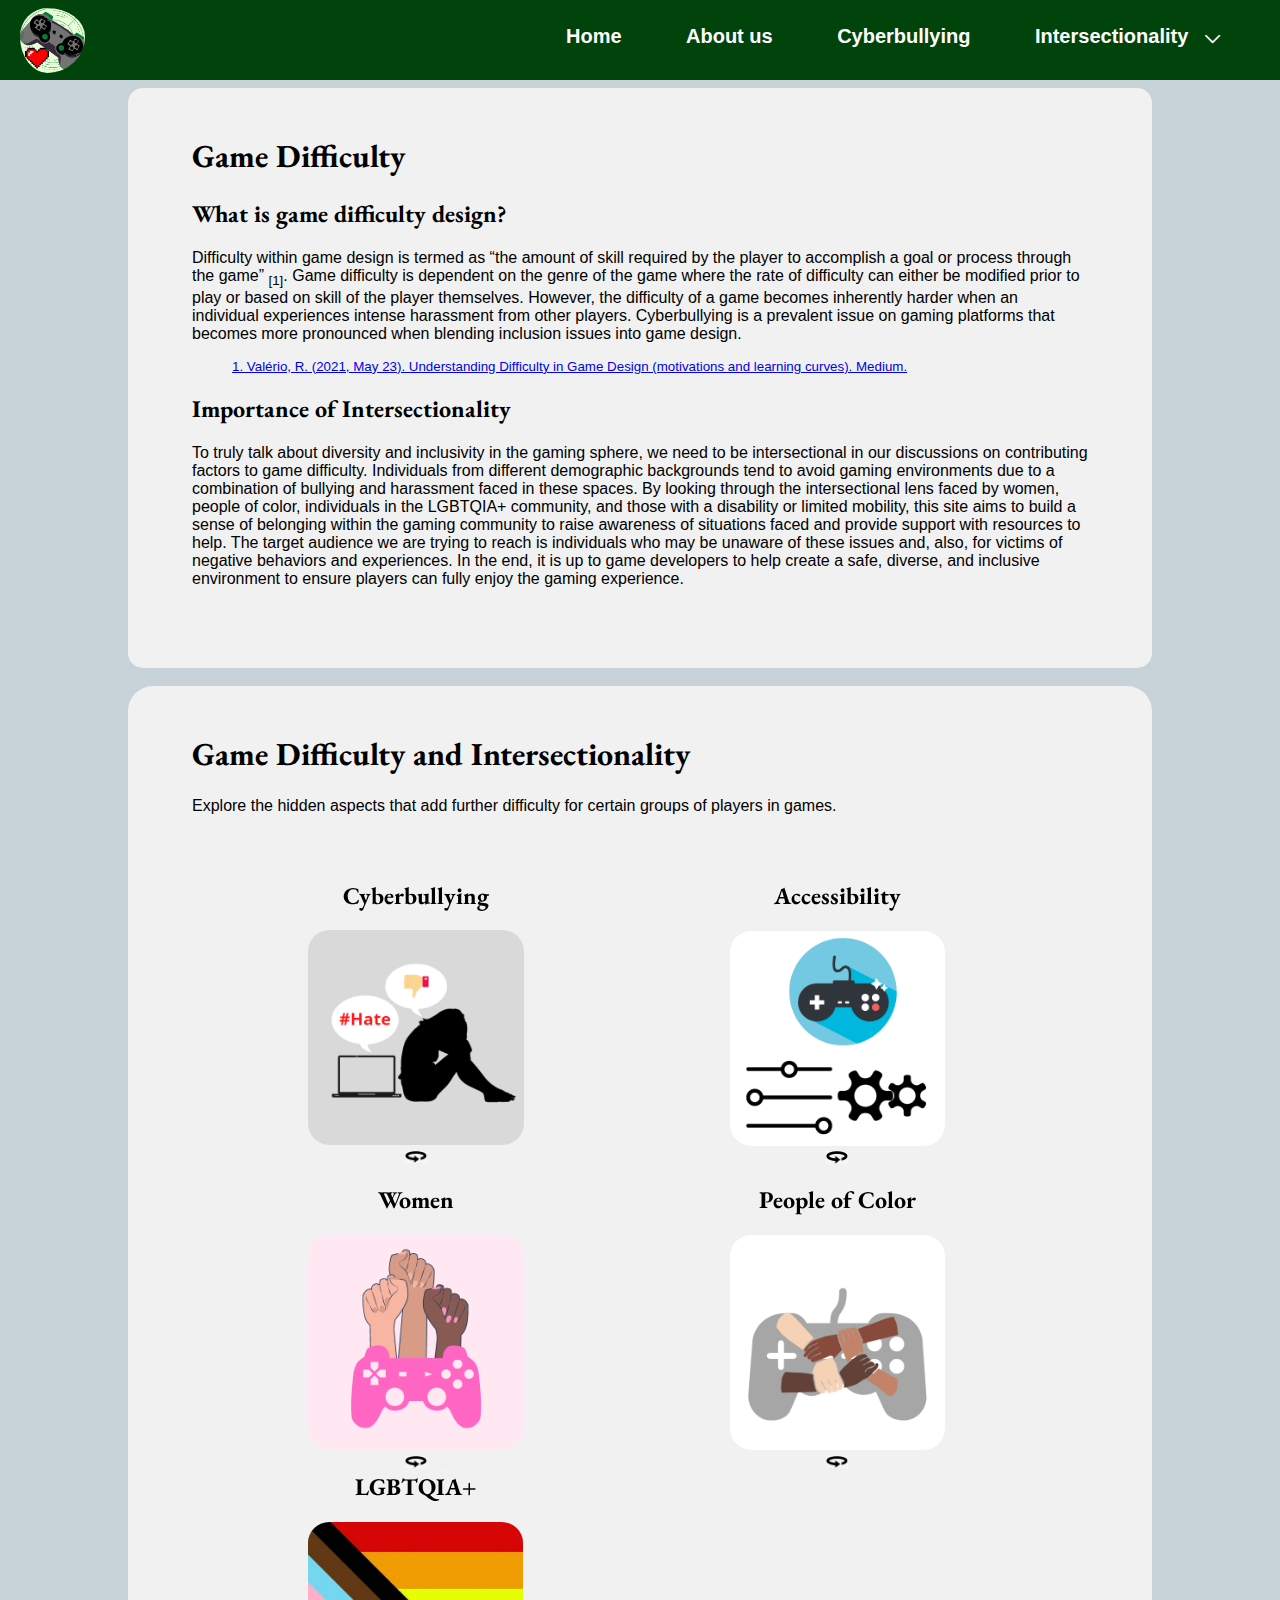
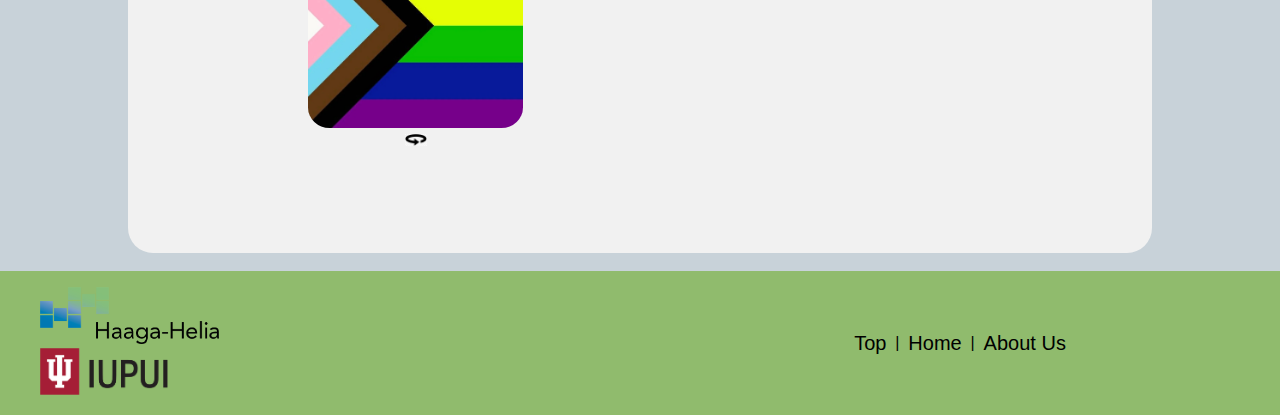
==== index.html @ 0377f222 "Added review comments (Christina)" ====
<!DOCTYPE html>
<html lang="en">
<head>
    <meta name="author" content="Group 1- Teryn Morgan, Giulia Libe, Gabrielle Baker, Christina Friesen, David Fiora">
    <meta name="description" content="Home Page">
    <meta name="keywords" content="iupui, hh, home,index">
    <meta charset="UTF-8">
    <meta http-equiv="X-UA-Compatible" content="IE=edge">
    <meta name="viewport" content="width=device-width, initial-scale=1.0">

    <title>Home Page</title>
    <!--link to styles-->
    <link href="styles/styles.css" rel="stylesheet" type="text/css">
    <link href="styles/stylesHomePage.css" rel="stylesheet" type="text/css">
    <link href="./styles/maingrid.css" rel="stylesheet" type="text/css">
    
    <!--font for headers-->
    <link rel="preconnect" href="https://fonts.googleapis.com">
    <link rel="preconnect" href="https://fonts.gstatic.com" crossorigin>
    <link href="https://fonts.googleapis.com/css2?family=EB+Garamond:wght@500&display=swap" rel="stylesheet">
</head>

<body>
    <div class="grid-container">
        <nav>
            <label for="hamburger">Menu &nbsp; &#9776;</label>
            <input type="checkbox" id="hamburger" />
            <span id="homelink"><a href="#"><img id="logo" src="./images/logo.png" alt="homepage logo"></a></span>
            <div id="responsiveMenu">
                <ul id="nav">
                    <li><a href="#">Home</a></li>
                    <li><a href="aboutUs.html">About us</a></li>
                    <li><a href="cyberbullying.html">Cyberbullying</a></li>
                    <li class="dropdown">
                        <div class="dropdown">
                            <a href="#">Intersectionality &nbsp; ⌵</a>
                            <div class="dropdown-content">
                                <ul>
                                    <li><a class="dropMenuItem" href="accessibility.html">Accessibility</a></li>
                                    <li><a class="dropMenuItem" href="intersectionalityWomen.html">Women</a></li>
                                    <li><a class="dropMenuItem" href="POC.html">People of color</a></li>
                                    <li><a class="dropMenuItem" href="LGBTQIA.html">LGBTQIA+</a></li>
                                </ul>
                            </div>
                        </div>
                    </li>
                    <li class="mobileItem"><a href="accessibility.html">Accessibility</a></li>
                    <li class="mobileItem"><a href="intersectionalityWomen.html">Women</a></li>
                    <li class="mobileItem"><a href="POC.html">People of color</a></li>
                    <li class="mobileItem"><a href="LGBTQIA.html">LGBTQIA+</a></li>
                </ul>
            </div>
        </nav>

        <header>
            <h1>Game Difficulty</h1>
            <h2>What is game difficulty design?</h2>
            <p>
            Difficulty within game design is termed as “the amount of skill required by the player to accomplish a goal or process through the game” <sub>[1]</sub>. 
            Game difficulty is dependent on the genre of the game where the rate of difficulty can either be modified prior to play or based on skill of the player 
            themselves. However, the difficulty of a game becomes inherently harder when an individual experiences intense harassment from other players. 
            Cyberbullying is a prevalent issue on gaming platforms that becomes more pronounced when blending inclusion issues into game design.  
            </p>
            <blockquote>
                 <a class="citations" href="https://ricardo-valerio.medium.com/make-it-difficult-not-punishing-7198334573b8" target = "_blank" rel = "noopener noreferrer">
                    1. Valério, R. (2021, May 23). Understanding Difficulty in Game Design (motivations and learning curves). Medium.
                </a>  
                </blockquote>
            <h2>Importance of Intersectionality </h2>
           <p> 
            To truly talk about diversity and inclusivity in the gaming sphere, we need to be intersectional in our discussions on contributing factors to game 
            difficulty. Individuals from different demographic backgrounds tend to avoid gaming environments due to a combination of bullying and harassment faced 
            in these spaces. By looking through the intersectional lens faced by women, people of color, individuals in the LGBTQIA+ community, and those with a 
            disability or limited mobility, this site aims to build a sense of belonging within the gaming community to raise awareness of situations faced and provide 
            support with resources to help. The target audience we are trying to reach is individuals who may be unaware of these issues and, also, for victims of 
            negative behaviors and experiences. In the end, it is up to game <!-- added 'game' for clarity --> developers to help create a safe, diverse, and inclusive environment to ensure players can fully
            enjoy the gaming experience.  
           </p>
        </header>
        <main> 
          
        <h1>Game Difficulty and Intersectionality</h1>
        <p>Explore the hidden aspects that add further difficulty for certain groups of players in games.</p> <!-- Changed from "...difficulty to certain groups of players in a game." -->
         <!--hover flip boxes 20/04 Gabi-->       
        
        <div  class="flip-box">
            <div class="flip-box-inner">
                <div class="flip-box-front">
                    <h2 class="flipboxHeader1">Cyberbullying</h2>
                    <a href="cyberbullying.html">
                    <img class="flipImageFront" src="./images/cyberbullyingLogo.png" alt="Cyberbullying image" >
                    </a>
                    <img class="spinArrow" src="images/spinArrow.png" alt="Turn arrow symbol"> 
                </div>
                <button type="button" class="collapsible">
                    <img class="expand" src="images/expand.png" alt="Expand symbol">
                </button>
                <div class="flip-box-back">
                    <a href="cyberbullying.html">
                    <h2>Cyberbullying</h2>
                    <p>
                    Exploring the reality behind the screen, cyberbullying can affect anybody from social media to video games. 
                    This webpage will explain what cyberbullying is and how to best defend against it.  
                    </p>
                    </a>
                </div>
            </div>
        </div>
          
        
        <div class="flip-box2">
            <div class="flip-box-inner">
                <div class="flip-box-front">
                    <h2 class="flipboxHeader1">Accessibility</h2>
                    <a href="accessibility.html">
                    <img class="flipImageFront" src="images/assessibilityhomepageicon.png" alt="Accessibility image" >
                    </a>
                    <img class="spinArrow" src="images/spinArrow.png" alt="Turn arrow symbol">
                </div>
                <button type="button" class="collapsible">
                    <img class="expand" src="images/expand.png" alt="Expand symbol">
                    </button>
                <div class="flip-box-back">
                    <a href="accessibility.html" >
                    <h2>Accessibility</h2>
                    <p>
                    Exploring accessibility in gaming to ensure that people with disabilities or limited mobility can have a good 
                    gaming experience through the adaptation of various settings to fit an individual’s needs. 
                    </p>
                </a>
                </div>
            </div>
        </div>
                       
                      
        <div class="flip-box3">
                <div class="flip-box-inner">
                <div class="flip-box-front">
                    <h2 class="flipboxHeader1">Women</h2> 
                    <a href="intersectionalityWomen.html">
                    <img class="flipImageFront" src="images/womenHomeIcon1.png" alt="Women image"  >
                </a>
                    <img class="spinArrow" src="images/spinArrow.png" alt="Turn arrow symbol">
                </div> 
                <button type="button" class="collapsible">
                    <img class="expand" src="images/expand.png" alt="Expand symbol">
                    </button>
                <div class="flip-box-back">
                    <a href="intersectionalityWomen.html">
                    <h2>Women</h2>
                    <p>
                    Exploring character sexualization, sexual harassment, gender-based discrimination, 
                    harmful stigmas, and societal norms, which increase gaming difficulty for women when gaming.<!-- Added last 2 commas. --> 
                    </p>
                    </a>
                </div>
            </div>
        </div> 
        
    
        
        <div class="flip-box4">
            <div class="flip-box-inner">
                <div class="flip-box-front">
                    <h2 class="flipboxHeader1">People of Color</h2>
                    <a href="POC.html" >
                    <img class="flipImageFront" src="images/POCHomePageIcon.png" alt="POC image"  >
                    </a>
                    <img class="spinArrow" src="images/spinArrow.png" alt="Turn arrow symbol">
                </div>
                <button type="button" class="collapsible">
                    <img class="expand" src="images/expand.png" alt="Expand symbol">
                </button>
                <div class="flip-box-back">
                    <a href="POC.html" rel = "noopener noreferrer">
                    <h2>People of Color</h2>
                    <p>
                    Exploring pervasive racial representation issues in the video gaming world that often exclude people of color, 
                    who make up a large proportion of international gamers.
                    </p>
                    </a>
                </div>
            </div>
        </div> 

        
        <div class="flip-box5">
            <div class="flip-box-inner">
                <div class="flip-box-front">
                    <h2 class="flipboxHeader1">LGBTQIA+</h2>
                    <a href="LGBTQIA.html" rel = "noopener noreferrer">
                     <img class="flipImageFront" src="images/LGBTQHomePageIcon1.jpg" alt="LGBTQIA Image"  >
                    </a>
                    <img class="spinArrow" src="images/spinArrow.png" alt="Turn arrow symbol">
                 </div>
                    <button type="button" class="collapsible">
                        <img class="expand" src="images/expand.png" alt="Expand symbol">
                    </button>
                <div class="flip-box-back">
                    <a href="LGBTQIA.html" rel = "noopener noreferrer">
                        <h2>LGBTQIA+</h2>
                        <p>
                        Exploring online harassment of LGBTQIA+ gamers and how pushes for inclusivity and game representation can 
                        begin to remedy this issue.
                        </p>
                        </a>
                </div>
            </div>
        </div>         
                        
            
        </main>
<footer>
    <div id="logos">
        <ul>
            <li class='HH-logo'>
                <a href="https://www.haaga-helia.fi/en" target = "_blank" rel = "noopener noreferrer">
                <img class="HH-logo" src="images/HHlogo.png" alt="Haaga Helia logo"></a>    
            </li>
            <li class="IUPUI-logo">
                <a href="https://www.iupui.edu/" target = "_blank" rel = "noopener noreferrer">
                <img class="IUPUI-logo" src="images/IUPUI.png" alt="IUPUI logo"></a>
            </li>
            <li class="textLink"><a href="https://www.haaga-helia.fi/en" target = "_blank" rel = "noopener noreferrer">HH</a></li>
            <li class="textLink"><a href="https://www.iupui.edu/" target = "_blank" rel = "noopener noreferrer">IUPUI</a></li>
        </ul>
    </div>
    <div class='footernav'>
        <a class="footerlinks" href="#" onClick="window.scrollTo(0, 0)">Top</a>&nbsp; | &nbsp;
        <a class="footerlinks" href="index.html">Home</a>&nbsp; | &nbsp;
        <a class="footerlinks" href="aboutUs.html">About Us</a>
    </div>
</footer>  
    </div>
    <!--link to script this MUST be at the bottom of the body-->
    <script src ="scripts/script.js"></script>
</body>
</html>
---- styles/styles.css ----
/* NAVBAR */

nav {
    grid-area: nav;
    background-color: rgb(0, 67, 11);
    display: block;
    /*position: sticky;*/ 
    /*when sticky or fixed is on the boxes and the nav have issues with overlapping, 
    boxes must have absolute position or else they don't flip over correctly- we need to resolve this Gabi 20/04*/
    top: 0;
    width: 100%;
    height: 80px;
    
}

.mobileItem {
  display: none;
}

#homelink {
  width: 5%;
  float: left;
  margin-left: 10px;
}

#logo {
  height: 65px;
  border-radius: 50%;
  display:inline-block;
  padding-left: 10px;
  padding-top: 8px;
}

nav ul {
    text-align: right;
    margin: 10px;
    margin-top: 10px;
}

nav li {
    display: inline;
    margin-right: 40px;
    margin-top: 15px;
    font-weight: bold;
    font-size: 20px;
    /*font-family: 'Playfair Display', serif;  */ 
}

#nav a {
    text-decoration: none;
    /*text color changed by Gabi 17/04*/
    color: rgb(255, 255, 255);
    padding: 10px;
}

#nav a:hover {
    /*hover color changed by Gabi 17/04*/
    background-color: rgb(144, 187, 109);
    border-radius: 15px;
}

#responsiveMenu a {
  flex-grow: 1;
  flex-basis: 0;
}

nav label, #hamburger {
  display: none;
}

/* Dropdown */

.dropdown {
  position: relative;
  display: inline-block;
}
  
.dropdown-content {
  display: none;
  position: absolute;
  /*background color changed by Gabi 17/04*/
  background-color: rgb(0, 67, 11);
  min-width: 160px;
  box-shadow: 0px 8px 16px 0px rgba(0,0,0,0.2);
  padding: 12px 16px;
  margin-top: 8px;
  z-index: 1;
}

.dropMenuItem {
  padding: 12px 16px;
  text-decoration: none;
  display: block;
}
  
.dropdown:hover .dropdown-content {
  display: block;
}

.dropdown-content:hover {
  display: block;
}


/*nav ends here*/

body{ /*background color changed slightly lighter Gabi 17/04*/
  background-color: rgb(200, 210, 217);
  font-family: Verdana, Geneva, Tahoma, sans-serif;
  /*font-family: 'Playfair Display', serif;
  font-weight: bold;*/
  margin: 0;
}

main {
  grid-area: main;
  background-color: rgb(241, 241, 241);
  border-radius: 25px;
  padding: 2% 5%;
  margin: 10px auto;
  width: 70%;
}

header {
  grid-area: header;
  background-color: rgb(241, 241, 241);
  border-radius: 15px;
  padding: 2% 5% 5% 5%;
  margin: auto;
  width: 70%;
}

h1 {
  font-family: 'EB Garamond', serif;
}
h2{
  font-family: 'EB Garamond', serif;
}
blockquote{
  font-size:10pt;
}
.citations{
  font-size:10pt;
  text-decoration: underline;
}
/* FOOTER */
footer {
  grid-area: footer;
  background-color: rgb(144, 187, 109);
  bottom: 0;
  width: 100%;
  height: auto; /*can change to adapt to content later*/
}

footer div {
  width: 50%;
  float: left;
}

.textLink {
  display: none;
}

/*HH School Logos*/
#logos {
  display: inline;
}

img.HH-logo{
  max-width: 70%;
}

/*Footer bar*/
div.footernav {
  height: 100%;
  display: flex;
  align-items: center;
  justify-content: center;
}

footer ul {
  width: 40%;
  list-style: none;
}

/*IUPUI School Logos*/
img.IUPUI-logo{
  max-width: 50%;
}

/* References style wrap */
.referencesList {
  word-wrap: break-word;
  word-break: break-all;
}


/*About Us and Home links*/
a.footerlinks:link, a.footerlinks:visited{
    text-decoration:none;
    color: black;
    font-size:20px;
}
a.footerlinks:hover{
    text-decoration: underline;
    cursor:pointer;
}
/*end of footer*/

/* FIRST MEDIA BREAKPOINT navbar break*/

@media screen and (max-width: 1000px) {
  nav ul {
   padding-left: 0;
 }

 nav ul li {
   margin-right: 10px;
 }
 img.HH-logo{
  max-width: 90%;
}
img.IUPUI-logo{
  max-width: 80%;
}
}

/* SECOND MEDIA BREAKPOINT  = tablets */

@media screen and (max-width: 800px) {
  body{
    margin-top: 10%;
  }

  #homelink {
    display: none;
  }
  
  #responsiveMenu a {
    display: block;
    box-sizing: border-box;
    width: 100%;
  }

 nav {
   position: absolute;
   top: 0;
 }

 nav ul {
   text-align: left;
   padding-left: 0;
 }

  nav label {
    display: inline-block;
    font-weight: bold;
    font-size: 20px;
    color: white;
    margin: 10px;
    margin-top: 20px;
    cursor: pointer;
  }

  nav ul {
    margin-top: 10px;
  }

  #nav li {
    margin: 0;
  }

  #responsiveMenu {
    display: none;
  }

  .dropdown {
    display: none;
  }

  .mobileItem {
    display: block;
  }

  nav input:checked ~ #responsiveMenu {
    display: block;
    background-color: rgb(0, 67, 11);
  }

  .dropdown-content {
    width: 100%;
    margin-top: 0;
  }
  
  img.HH-logo{
    max-width: 100%;
  }
  img.IUPUI-logo{
    max-width: 100%;
  }
}

/* THIRD MEDIA BREAKPOINT Mobile */

@media screen and (max-width: 600px) {
  
  body{
    margin-top: 10%;
  }

  main {
  /* set to 90 instead of 100% because something with grid goes wrong otherwise */
    width: 90%;
    border-radius: 0%;
  }
  header{
    width: 90%;
    border-radius: 0%;
    margin: 0%;
  }
  /*Footer resize and logos to text links*/
  .HH-logo {
    display: none;
  }

  .IUPUI-logo {
    display: none;
  }

  .textLink {
    display: block;
  }

  #logos {
    width: 35%;
  }

  .footernav {
    width: 60%;
  }

  a.footerlinks {
   font-size: 15px !important;
 }

}
---- styles/stylesHomePage.css ----
/*due to absolute positioning of boxes, a padding in the main is needed to ensure the boxes dont expand past the 
main when they flip*/
main {
  padding-bottom: 30%;
}
main a{
  color: black;
  text-decoration: none;
}

/*flip box styling*/

/*desktopview*/
@media only screen and (min-width : 1200px) {
  /*flip around boxes*/
  /*spin arrow /expand icons based on viewport*/

/*text ontop of boxes*/
  .flipboxHeader1{
  text-align: center;
}
/*spin arrow icon*/
  .spinArrow{
    max-width: 10%;
    position: static;
  }
/*expand icon*/
  .expand{
    display: none;
  }
/*collapsible is the button clicked to expand bios*/
  .collapsible{
    border:0ch;
  }
  /*end of icon + buttons*/
  
  /*flip image styling applicable to all boxes*/

  /*this is the image on the front*/
  .flipImageFront{
    max-width: 100%;
    border-radius: 10%;
    }   

   /*this is the front and back*/       
  .flip-box-inner {
    width: 100%;
    height: 100%;
    text-align: center;
    transition: transform 0.8s;
    transform-style: preserve-3d;
  }

  /*this is the front and back*/
  .flip-box-front, .flip-box-back {
    position:absolute;
    -webkit-backface-visibility: hidden;
    backface-visibility: hidden;
  }

  /*this is only the front*/        
  .flip-box-front {
    background-color: transparent;
    color: black;
    max-width: 80%;
    width: 200pt;
    height: 200pt;
  }

  /*this is only the back*/ 
  .flip-box-back {
    background-color: rgb(200, 210, 217);
    color: rgb(0, 0, 0);
    transform: rotateY(180deg);
    padding-left: 5%;
    padding-right: 5%;
    padding-bottom: 5%;
    border-radius: 15px;
    margin-top: 0%;
    padding-bottom: 5%;
    max-width: 80%;
    width:200pt;
    height: 200pt;

  }
  
  /*areas of flipboxes that require individual styling due to absolute positioning - absolute position is required
  otherwise the front and back cant overlap and spin to reveal one another, but rather take individual space*/

  /*flip box one on left of site*/
  .flip-box {
    background-color: transparent;
    max-width: 30%;
    perspective: 1000px;
    margin-inline-start: 13%;
    margin-top: 5%;
  }
  /*spin code*/
  .flip-box:hover .flip-box-inner {
    transform: rotateY(180deg);
  }
  
  .flip-box2 {
    background-color: transparent;
    max-width: 30%;
    perspective: 1000px;
    margin-inline-start: 60%;
    padding-bottom: 30%;
    margin-top: -2%;
  }
  
  .flip-box2:hover .flip-box-inner {
    transform: rotateY(180deg);
  }
  
  .flip-box3 {
    background-color: transparent;
    max-width: 30%;
    perspective: 1000px;
    margin-inline-start: 13%;
    padding-top: 2%;
    padding-bottom: 1%;
  }
  
  .flip-box3:hover .flip-box-inner {
    transform: rotateY(180deg);
  }
  
  .flip-box4 {
      background-color: transparent;
      max-width: 30%;
      perspective: 1000px;
      margin-inline-start: 60%;
      padding-bottom: 30%;
      margin-top: -3%;
  }
  
  .flip-box4:hover .flip-box-inner {
    transform: rotateY(180deg);
  }
  
  .flip-box5 {
    background-color: transparent;
    max-width: 30%;
    perspective: 1000px;
    margin-inline-start: 13%;
  }
  
  .flip-box5:hover .flip-box-inner {
    transform: rotateY(180deg);
  }
}
  /*end of flip arounds*/
  /*end of boxes styling*/
  
  /*end of desk top view*/

  /*FIRST BREAK POINT === tablet */
@media only screen and (max-width : 1200px) {
    main{
      padding-bottom: 10%;
    }
    /*flip around boxes all code for boxes must be here regardless of if it is in the above section
    above boxes section is in a media view and will not be displayed here*/

    /*arrow and expand icons and button start*/
    .spinArrow{
      max-width: 10%;
      display: none;
    }
    .expand{
      max-width: 12%;
    }
    .collapsible{
      background-color: rgb(241, 241, 241);
      border: none;
      cursor: pointer;
    }
   
    /*arrow expand and button end*/
  
    .flipImageFront{
      max-width: 100%;
      border-radius: 10%;
      
      }          
    .flip-box-inner {
      width: 100%;
      height: 100%;
      text-align: center;
    }
    
    .flip-box-front, .flip-box-back {
      position:relative;
    }
            
    .flip-box-front {
      background-color: transparent;
      color: black;
      display: block;
    }
    
    .flip-box-back {
      background-color: rgb(180, 180, 180);
      color: rgb(0, 0, 0);
      padding-left: 5%;
      padding-right: 5%;
      border-radius: 15px;
      width: 100%;
      display: none;
    }
    
  /*areas of flipboxes that require individual styling*/
  .flip-box {
    max-width: 30%;
    perspective: 1000px;
    margin-inline-start: 10%;
    float: left;
  }
  
  .flip-box2 {
    background-color: transparent;
    width: 30%;
    perspective: 1000px;
    margin-inline-start: 60%;
    padding-top: 0.5%;
  }
  
  .flip-box3 {
    background-color: transparent;
    width: 30%;
    perspective: 1000px;
    margin-inline-start: 10%;
    float: left;
    clear: both;
    padding-top: 2%;
  }
  
  
  .flip-box4 {
      background-color: transparent;
      width: 30%;
      perspective: 1000px;
      margin-inline-start: 60%;
      padding-top: 2%;
  }
  
  .flip-box5 {
    background-color: transparent;
    max-width: 30%;
    perspective: 1000px;
    margin-inline-start: 10%;
    padding-top: 2%;
    clear: both;
    margin-bottom: 5%;
  }
}
  
/*end of flip arounds*/

/*SECOND BREAK POINT === mobile */
@media only screen and (max-width : 800px) {   
   h1{
     text-align: center;
   }     
  /*flip around boxes*/
  .flipImageFront{
    max-width: 50%;
    border-radius: 10%;
    }          
        
  
  .flip-box-back {
    background-color: rgb(200, 210, 217);
    color: rgb(0, 0, 0);
    padding-left: 2%;
    padding-right: 2%;
    border-radius: 15px;
    display: none;
    max-width: 100%;
    padding-bottom: 5%;
  }
  
    /*areas of all flipboxes that require individual styling*/
    .flip-box {
    max-width: 85%;
    padding-bottom: 5%;
    perspective: 1000px;
    margin-inline-start: 10%;
    float: none;
    }
    
    .flip-box2 {
        width: 85%;
        padding-bottom: 5%;
        perspective: 1000px;
        margin-inline-start: 10%;
    }

    .flip-box3 {
    width: 85%;
    padding-bottom: 5%;
    perspective: 1000px;
    margin-inline-start: 10%;
    float: none;
    }

    .flip-box4 {
        width: 85%;
        padding-bottom: 5%;
        perspective: 1000px;
        margin-inline-start: 10%;
    }

    .flip-box5 {
    max-width: 85%;
    padding-bottom: 5%;
    perspective: 1000px;
    margin-inline-start: 10%;
    }
}
---- styles/maingrid.css ----
.grid-container {
    display: grid;
    grid-template-areas:
        'nav nav nav nav nav nav'
        'header header header header header header'
        'main main main main main main'
        'main main main main main main'
        'footer footer footer footer footer footer';
    grid-gap: .5em;
    margin: auto;
}
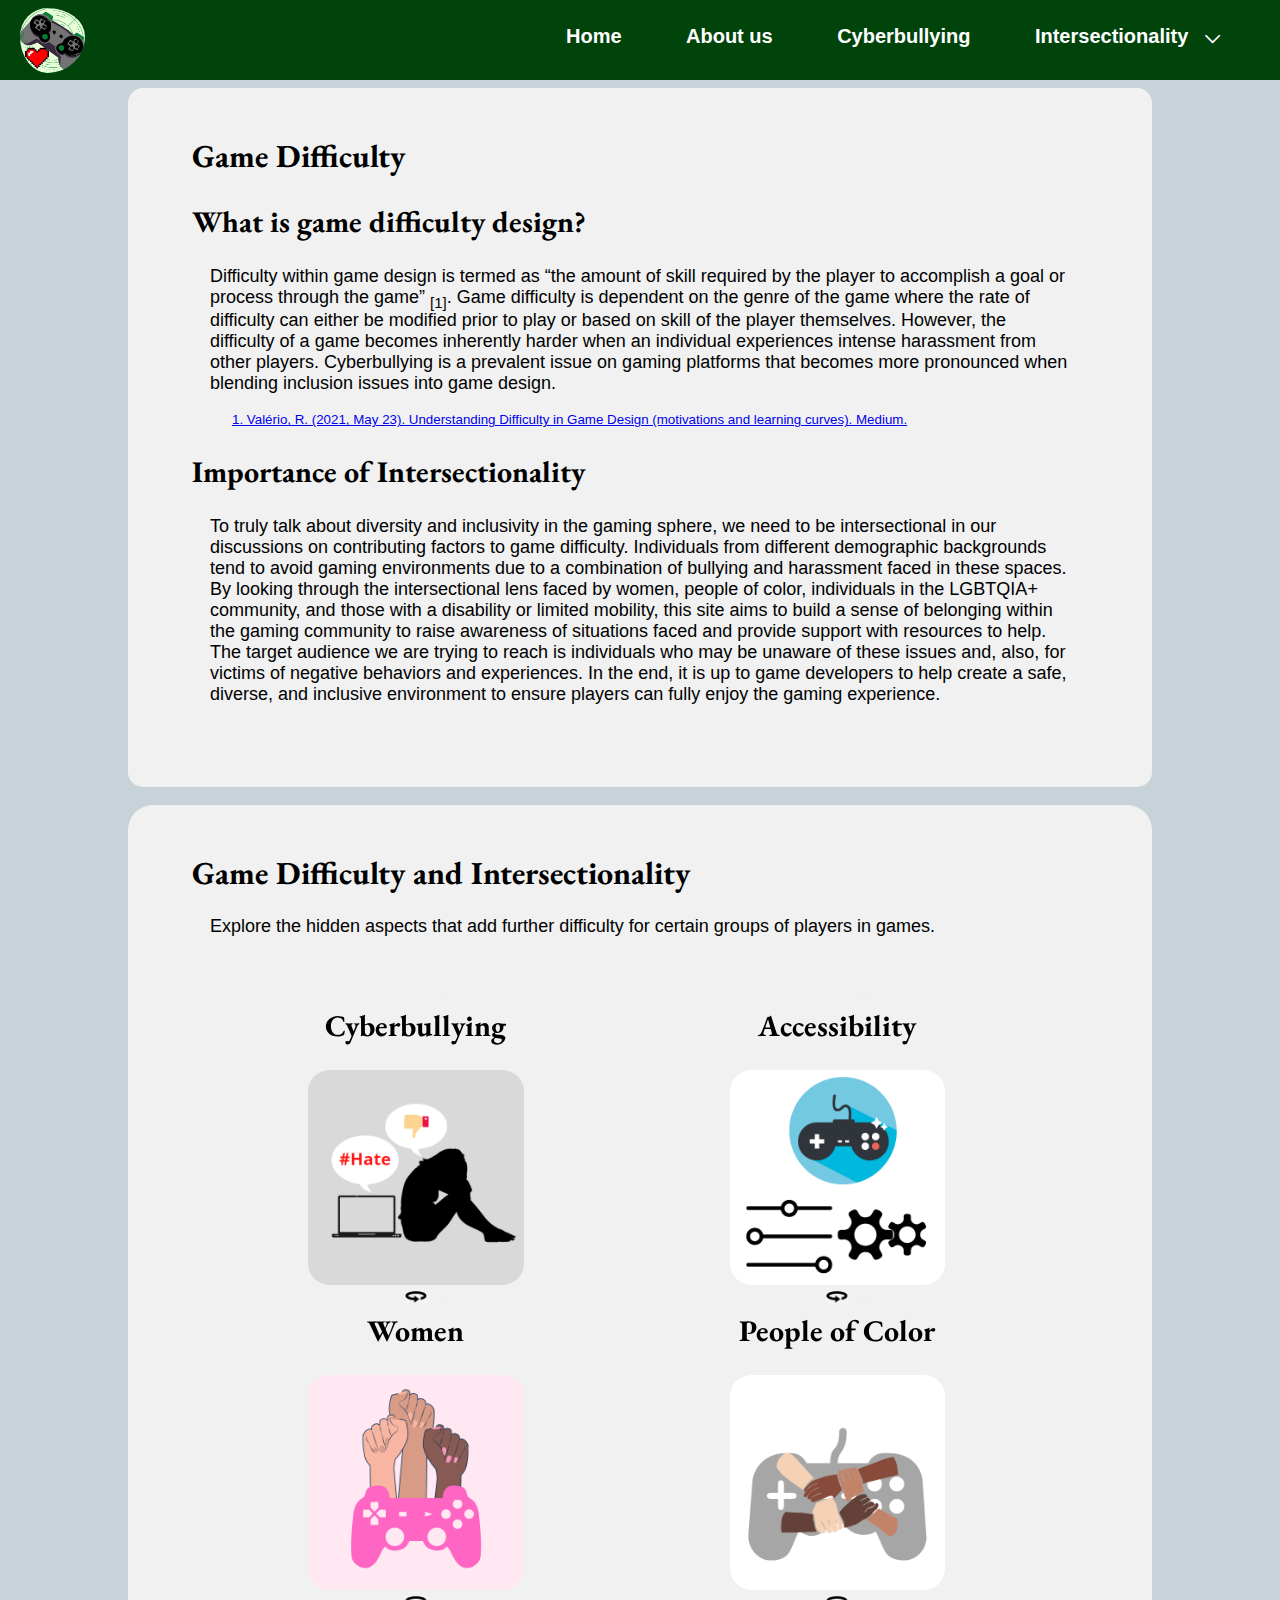
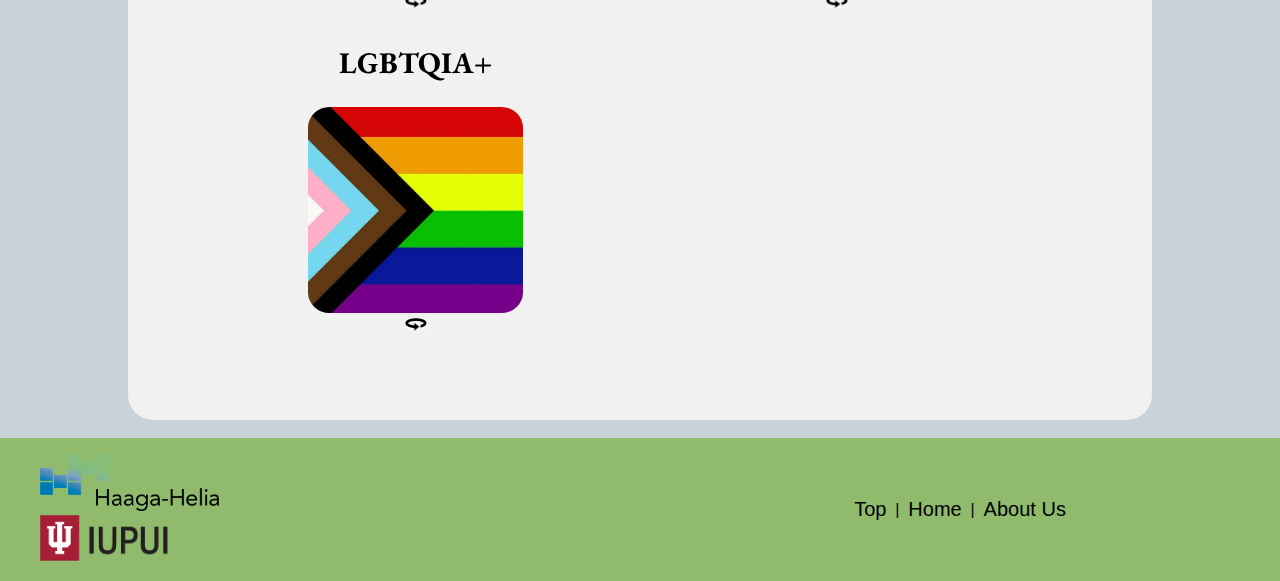
==== commit c905bf34: "box edits due to font change" ====
--- a/index.html
+++ b/index.html
@@ -97,8 +97,8 @@
                 </button>
                 <div class="flip-box-back">
                     <a href="cyberbullying.html">
-                    <h2>Cyberbullying</h2>
-                    <p>
+                    <h2 class="boxbackh2">Cyberbullying</h2>
+                    <p class="boxtxt">
                     Exploring the reality behind the screen, cyberbullying can affect anybody from social media to video games. 
                     This webpage will explain what cyberbullying is and how to best defend against it.  
                     </p>
@@ -122,8 +122,8 @@
                     </button>
                 <div class="flip-box-back">
                     <a href="accessibility.html" >
-                    <h2>Accessibility</h2>
-                    <p>
+                    <h2 class="boxbackh2">Accessibility</h2>
+                    <p  class="boxtxt">
                     Exploring accessibility in gaming to ensure that people with disabilities or limited mobility can have a good 
                     gaming experience through the adaptation of various settings to fit an individual’s needs. 
                     </p>
@@ -147,8 +147,8 @@
                     </button>
                 <div class="flip-box-back">
                     <a href="intersectionalityWomen.html">
-                    <h2>Women</h2>
-                    <p>
+                    <h2 class="boxbackh2">Women</h2>
+                    <p  class="boxtxt">
                     Exploring character sexualization, sexual harassment, gender-based discrimination, 
                     harmful stigmas, and societal norms, which increase gaming difficulty for women when gaming.<!-- Added last 2 commas. --> 
                     </p>
@@ -173,8 +173,8 @@
                 </button>
                 <div class="flip-box-back">
                     <a href="POC.html" rel = "noopener noreferrer">
-                    <h2>People of Color</h2>
-                    <p>
+                    <h2 class="boxbackh2">People of Color</h2>
+                    <p  class="boxtxt">
                     Exploring pervasive racial representation issues in the video gaming world that often exclude people of color, 
                     who make up a large proportion of international gamers.
                     </p>
@@ -198,8 +198,8 @@
                     </button>
                 <div class="flip-box-back">
                     <a href="LGBTQIA.html" rel = "noopener noreferrer">
-                        <h2>LGBTQIA+</h2>
-                        <p>
+                        <h2 class="boxbackh2">LGBTQIA+</h2>
+                        <p  class="boxtxt">
                         Exploring online harassment of LGBTQIA+ gamers and how pushes for inclusivity and game representation can 
                         begin to remedy this issue.
                         </p>
--- a/styles/styles.css
+++ b/styles/styles.css
@@ -107,8 +107,6 @@
 body{ /*background color changed slightly lighter Gabi 17/04*/
   background-color: rgb(200, 210, 217);
   font-family: Verdana, Geneva, Tahoma, sans-serif;
-  /*font-family: 'Playfair Display', serif;
-  font-weight: bold;*/
   margin: 0;
 }
 
@@ -135,6 +133,14 @@
 }
 h2{
   font-family: 'EB Garamond', serif;
+  font-size: 30px;
+}
+p{
+  font-family: 'Segoe UI', Tahoma, Geneva, Verdana, sans-serif;
+  font-size: 18px;
+  color: #000000;
+ padding-left: 2%;
+ padding-right: 2%;
 }
 blockquote{
   font-size:10pt;
--- a/styles/stylesHomePage.css
+++ b/styles/stylesHomePage.css
@@ -7,14 +7,19 @@
   color: black;
   text-decoration: none;
 }
-
+.boxtxt{
+  font-size: 17px;
+}
+.boxbackh2{
+  font-size: 22px;
+}
 /*flip box styling*/
 
 /*desktopview*/
 @media only screen and (min-width : 1200px) {
   /*flip around boxes*/
   /*spin arrow /expand icons based on viewport*/
-
+  
 /*text ontop of boxes*/
   .flipboxHeader1{
   text-align: center;
@@ -47,6 +52,7 @@
     width: 100%;
     height: 100%;
     text-align: center;
+    
     transition: transform 0.8s;
     transform-style: preserve-3d;
   }
@@ -131,7 +137,7 @@
       max-width: 30%;
       perspective: 1000px;
       margin-inline-start: 60%;
-      padding-bottom: 30%;
+      padding-bottom: 35%;
       margin-top: -3%;
   }
   
@@ -159,6 +165,9 @@
 @media only screen and (max-width : 1200px) {
     main{
       padding-bottom: 10%;
+    }
+    .boxtxt{
+      font-size: 18px;
     }
     /*flip around boxes all code for boxes must be here regardless of if it is in the above section
     above boxes section is in a media view and will not be displayed here*/
@@ -201,7 +210,7 @@
     }
     
     .flip-box-back {
-      background-color: rgb(180, 180, 180);
+      background-color: rgb(200, 210, 217);
       color: rgb(0, 0, 0);
       padding-left: 5%;
       padding-right: 5%;
@@ -259,7 +268,7 @@
 /*end of flip arounds*/
 
 /*SECOND BREAK POINT === mobile */
-@media only screen and (max-width : 800px) {   
+@media only screen and (max-width : 900px) {   
    h1{
      text-align: center;
    }     
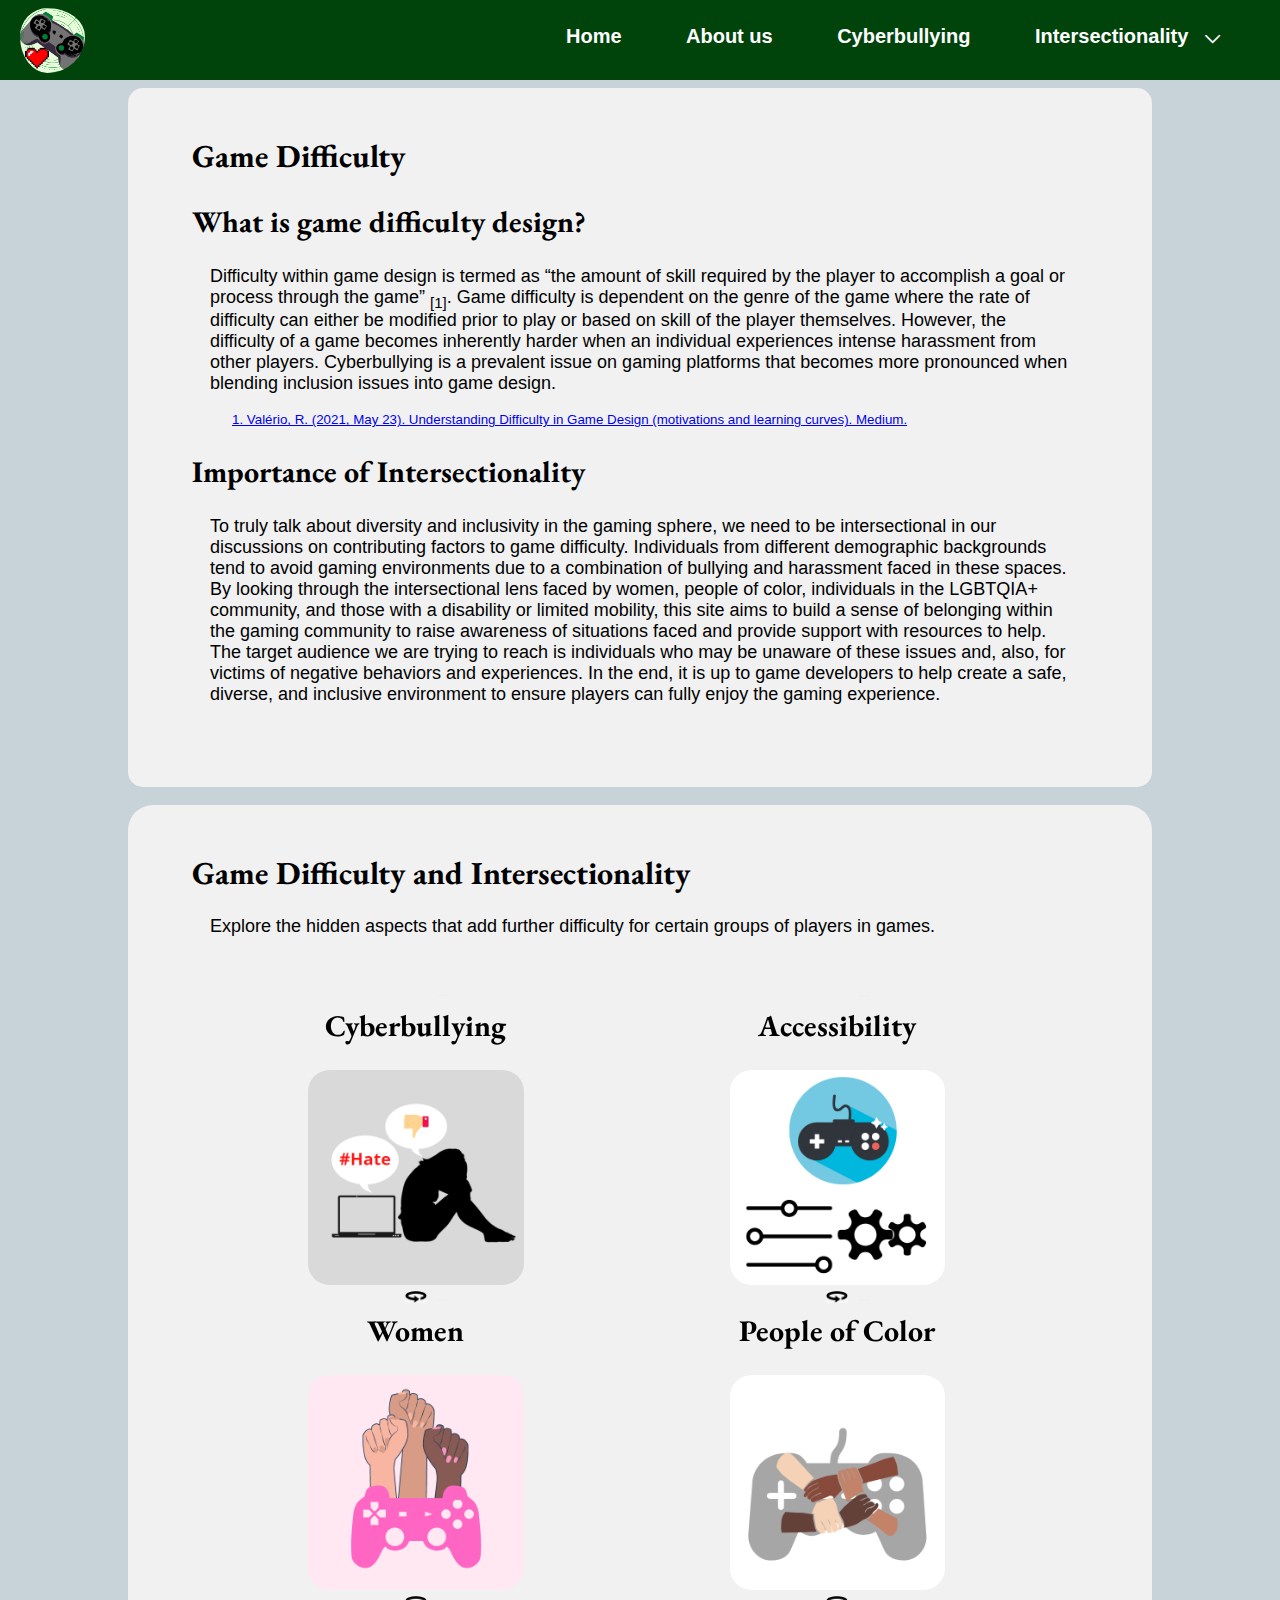
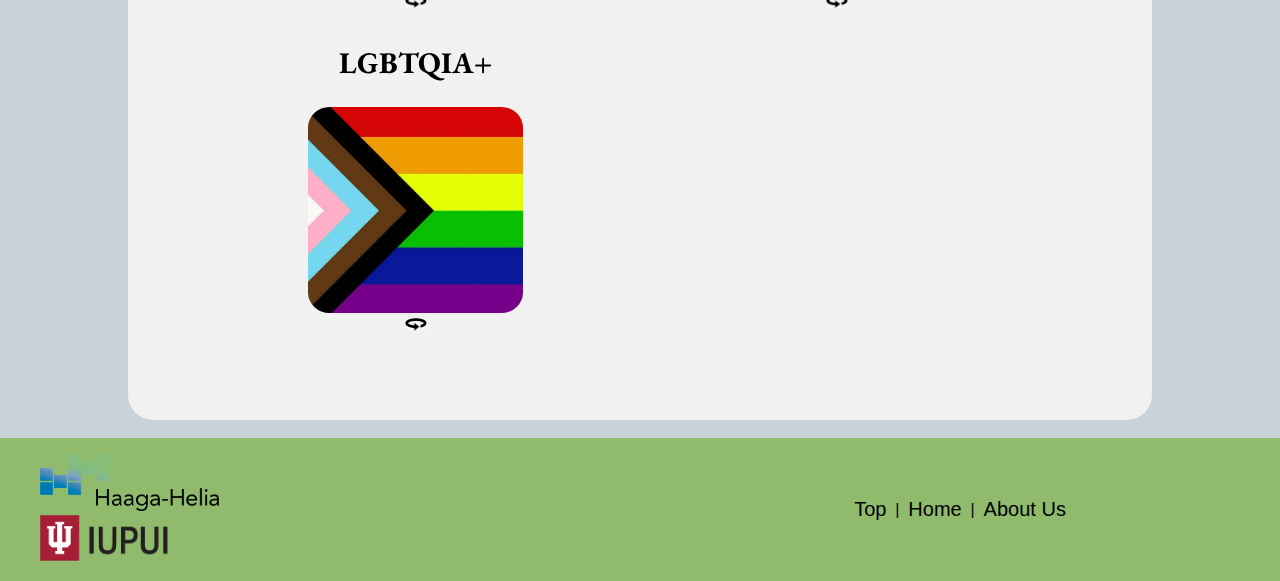
==== commit 9031a4ac: "checked for new comments" ====
--- a/index.html
+++ b/index.html
@@ -73,14 +73,14 @@
             in these spaces. By looking through the intersectional lens faced by women, people of color, individuals in the LGBTQIA+ community, and those with a 
             disability or limited mobility, this site aims to build a sense of belonging within the gaming community to raise awareness of situations faced and provide 
             support with resources to help. The target audience we are trying to reach is individuals who may be unaware of these issues and, also, for victims of 
-            negative behaviors and experiences. In the end, it is up to game <!-- added 'game' for clarity --> developers to help create a safe, diverse, and inclusive environment to ensure players can fully
+            negative behaviors and experiences. In the end, it is up to game developers to help create a safe, diverse, and inclusive environment to ensure players can fully
             enjoy the gaming experience.  
            </p>
         </header>
         <main> 
           
         <h1>Game Difficulty and Intersectionality</h1>
-        <p>Explore the hidden aspects that add further difficulty for certain groups of players in games.</p> <!-- Changed from "...difficulty to certain groups of players in a game." -->
+        <p>Explore the hidden aspects that add further difficulty for certain groups of players in games.</p> 
          <!--hover flip boxes 20/04 Gabi-->       
         
         <div  class="flip-box">
@@ -150,7 +150,7 @@
                     <h2 class="boxbackh2">Women</h2>
                     <p  class="boxtxt">
                     Exploring character sexualization, sexual harassment, gender-based discrimination, 
-                    harmful stigmas, and societal norms, which increase gaming difficulty for women when gaming.<!-- Added last 2 commas. --> 
+                    harmful stigmas, and societal norms, which increase gaming difficulty for women when gaming.
                     </p>
                     </a>
                 </div>
@@ -227,7 +227,7 @@
     </div>
     <div class='footernav'>
         <a class="footerlinks" href="#" onClick="window.scrollTo(0, 0)">Top</a>&nbsp; | &nbsp;
-        <a class="footerlinks" href="index.html">Home</a>&nbsp; | &nbsp;
+        <a class="footerlinks" href="#">Home</a>&nbsp; | &nbsp;
         <a class="footerlinks" href="aboutUs.html">About Us</a>
     </div>
 </footer>  
--- a/styles/styles.css
+++ b/styles/styles.css
@@ -4,9 +4,6 @@
     grid-area: nav;
     background-color: rgb(0, 67, 11);
     display: block;
-    /*position: sticky;*/ 
-    /*when sticky or fixed is on the boxes and the nav have issues with overlapping, 
-    boxes must have absolute position or else they don't flip over correctly- we need to resolve this Gabi 20/04*/
     top: 0;
     width: 100%;
     height: 80px;
@@ -104,7 +101,7 @@
 
 /*nav ends here*/
 
-body{ /*background color changed slightly lighter Gabi 17/04*/
+body{ 
   background-color: rgb(200, 210, 217);
   font-family: Verdana, Geneva, Tahoma, sans-serif;
   margin: 0;
@@ -131,17 +128,19 @@
 h1 {
   font-family: 'EB Garamond', serif;
 }
+
 h2{
   font-family: 'EB Garamond', serif;
   font-size: 30px;
 }
+
 p{
   font-family: 'Segoe UI', Tahoma, Geneva, Verdana, sans-serif;
   font-size: 18px;
-  color: #000000;
- padding-left: 2%;
- padding-right: 2%;
-}
+  padding-left: 2%;
+  padding-right: 2%;
+}
+
 blockquote{
   font-size:10pt;
 }
@@ -198,6 +197,10 @@
 .referencesList {
   word-wrap: break-word;
   word-break: break-all;
+}
+
+.referencesList li {
+  margin-bottom: 0.5em;
 }
 
 
--- a/styles/stylesHomePage.css
+++ b/styles/stylesHomePage.css
@@ -269,9 +269,7 @@
 
 /*SECOND BREAK POINT === mobile */
 @media only screen and (max-width : 900px) {   
-   h1{
-     text-align: center;
-   }     
+      
   /*flip around boxes*/
   .flipImageFront{
     max-width: 50%;
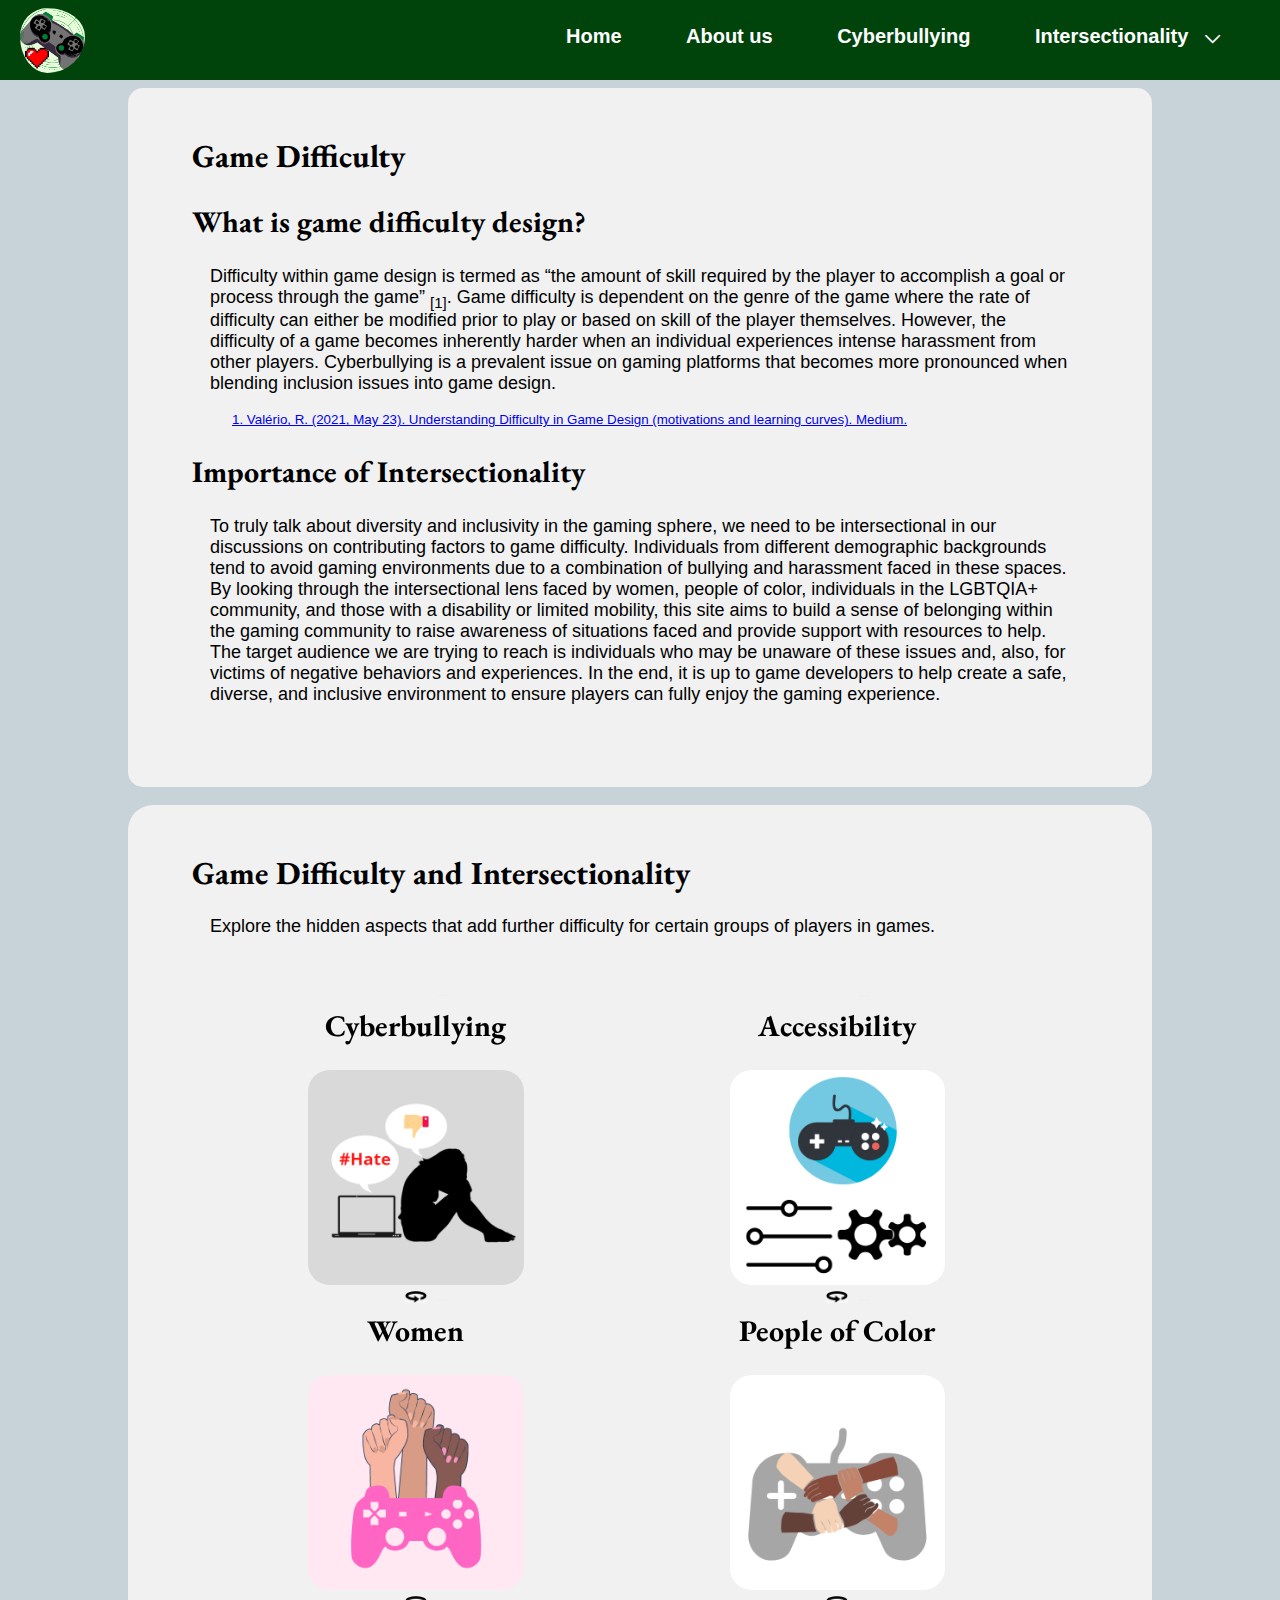
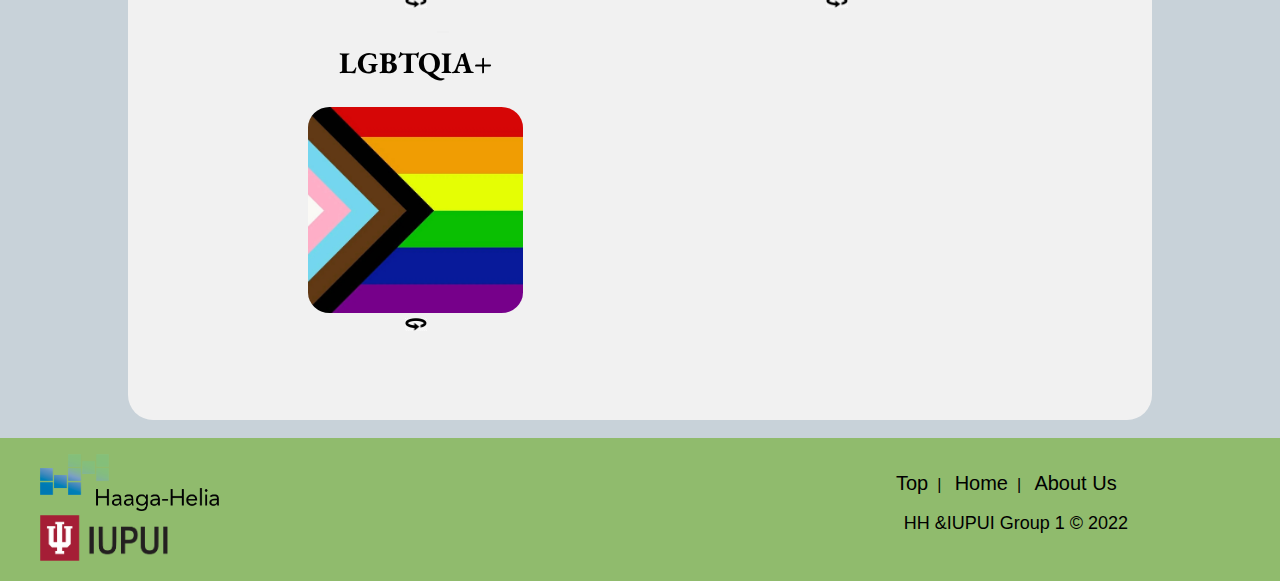
==== commit 1d69c92d: "Added copyright to footer in all html + RWDstyling" ====
--- a/index.html
+++ b/index.html
@@ -226,12 +226,15 @@
         </ul>
     </div>
     <div class='footernav'>
-        <a class="footerlinks" href="#" onClick="window.scrollTo(0, 0)">Top</a>&nbsp; | &nbsp;
-        <a class="footerlinks" href="#">Home</a>&nbsp; | &nbsp;
-        <a class="footerlinks" href="aboutUs.html">About Us</a>
-    </div>
+        <div id="footerLinks">
+            <a class="footerlinks" href="#" onClick="window.scrollTo(0, 0)">Top</a>&nbsp; | &nbsp;
+            <a class="footerlinks" href="#">Home</a>&nbsp; | &nbsp;
+            <a class="footerlinks" href="aboutUs.html">About Us</a>
+            <p>HH &amp;IUPUI Group 1 &copy; 2022</p>
+        </div>
+    </div>  
 </footer>  
-    </div>
+</div>
     <!--link to script this MUST be at the bottom of the body-->
     <script src ="scripts/script.js"></script>
 </body>
--- a/styles/styles.css
+++ b/styles/styles.css
@@ -166,6 +166,11 @@
   display: none;
 }
 
+#footerLinks {
+  width: 60%;
+  padding-top: 5px;
+}
+
 /*HH School Logos*/
 #logos {
   display: inline;
@@ -180,7 +185,7 @@
   height: 100%;
   display: flex;
   align-items: center;
-  justify-content: center;
+  justify-content: end;
 }
 
 footer ul {
@@ -226,12 +231,19 @@
  nav ul li {
    margin-right: 10px;
  }
+
  img.HH-logo{
   max-width: 90%;
-}
-img.IUPUI-logo{
-  max-width: 80%;
-}
+  }
+
+  img.IUPUI-logo{
+    max-width: 80%;
+  }
+
+  #footerLinks {
+    width: 90% !important;
+    padding-top: 5px;
+  }
 }
 
 /* SECOND MEDIA BREAKPOINT  = tablets */
@@ -304,8 +316,14 @@
   img.HH-logo{
     max-width: 100%;
   }
+
   img.IUPUI-logo{
     max-width: 100%;
+  }
+
+  #footerLinks {
+    width: 90% !important;
+    padding-top: 5px;
   }
 }
 
@@ -350,6 +368,15 @@
 
   a.footerlinks {
    font-size: 15px !important;
- }
-
-}
+  }
+
+  #footerLinks {
+    width: 90% !important;
+    padding-top: 5px;
+  }
+
+  #footerLinks p {
+    font-size: 15px !important;
+  }
+
+}
